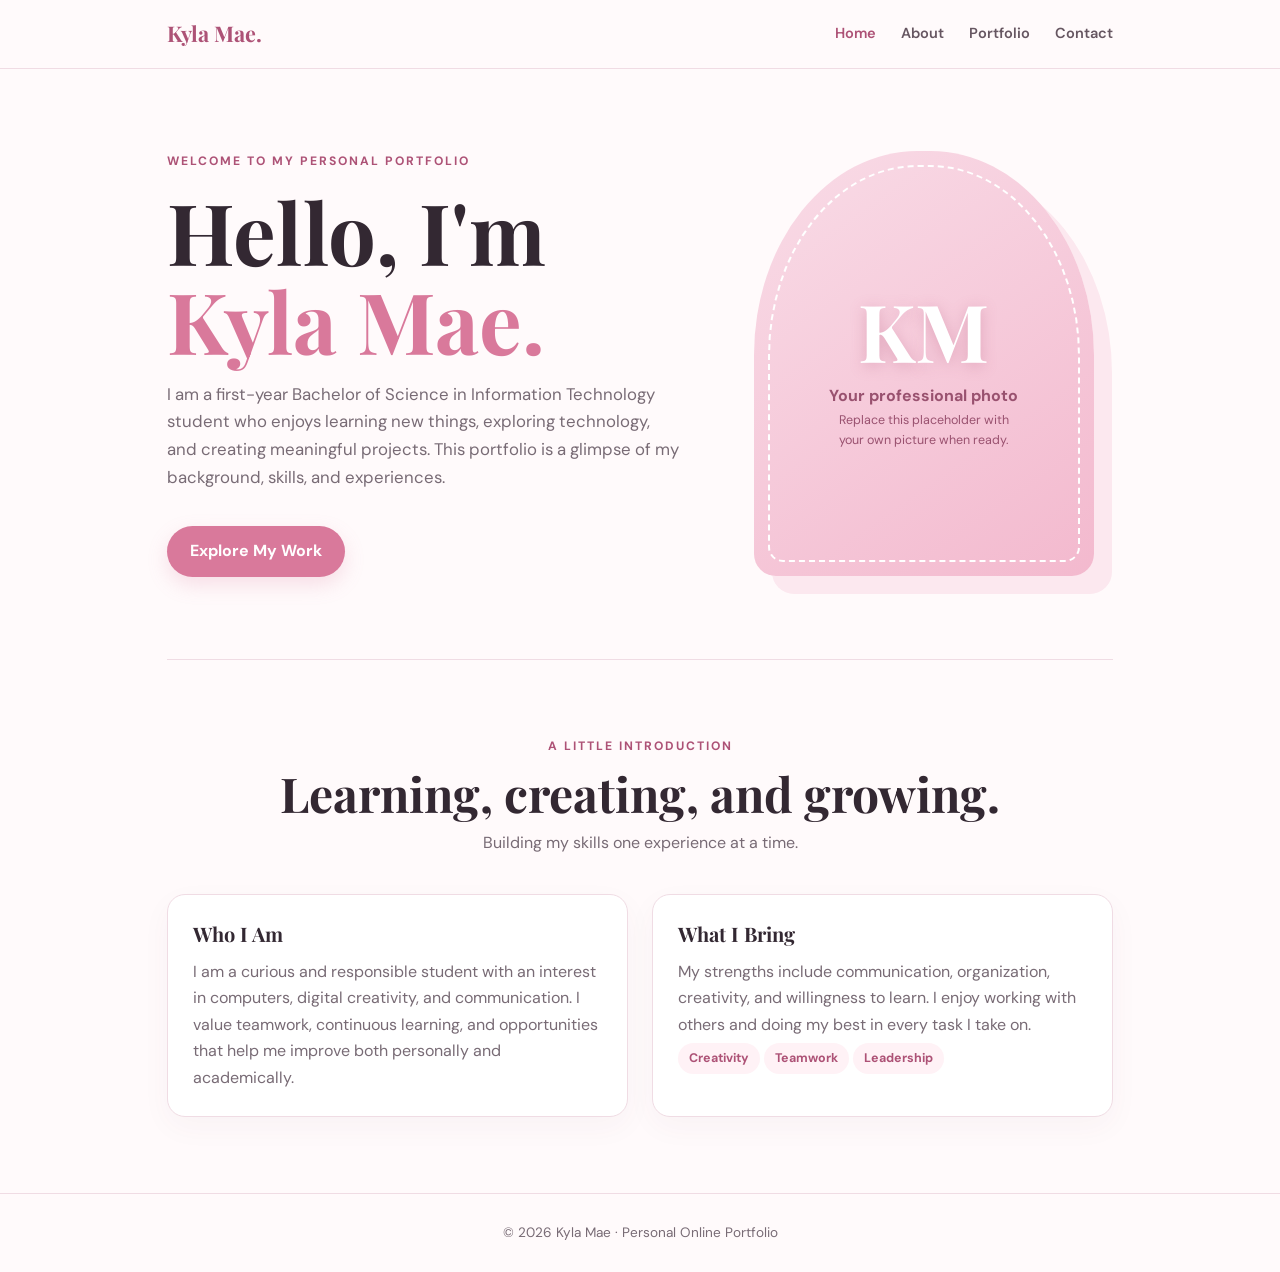
==== index.html @ 741b573e "Add files via upload" ====
<!DOCTYPE html>
<html lang="en">
<head><meta charset="UTF-8"><meta name="viewport" content="width=device-width, initial-scale=1.0"><meta name="description" content="Kyla Mae's personal online portfolio."><title>Kyla Mae | Personal Portfolio</title><link rel="stylesheet" href="style.css"></head>
<body>
<header class="site-header"><div class="nav-wrap"><a class="brand" href="index.html">Kyla Mae.</a><nav aria-label="Main navigation"><a class="active" href="index.html">Home</a><a href="about.html">About</a><a href="portfolio.html">Portfolio</a><a href="contact.html">Contact</a></nav></div></header>
<main><section class="hero"><div><div class="eyebrow">Welcome to my personal portfolio</div><h1>Hello, I'm <span>Kyla Mae.</span></h1><p>I am a first-year Bachelor of Science in Information Technology student who enjoys learning new things, exploring technology, and creating meaningful projects. This portfolio is a glimpse of my background, skills, and experiences.</p><a class="button" href="portfolio.html">Explore My Work</a></div><div class="photo-card"><div class="photo-placeholder"><div class="initials">KM</div><strong>Your professional photo</strong><small>Replace this placeholder with your own picture when ready.</small></div></div></section>
<section class="section"><div class="section-heading"><div class="eyebrow">A little introduction</div><h2>Learning, creating, and growing.</h2><p>Building my skills one experience at a time.</p></div><div class="about-grid"><article class="panel"><h3>Who I Am</h3><p>I am a curious and responsible student with an interest in computers, digital creativity, and communication. I value teamwork, continuous learning, and opportunities that help me improve both personally and academically.</p></article><article class="panel"><h3>What I Bring</h3><p>My strengths include communication, organization, creativity, and willingness to learn. I enjoy working with others and doing my best in every task I take on.</p><div><span class="tag">Creativity</span><span class="tag">Teamwork</span><span class="tag">Leadership</span></div></article></div></section></main>
<footer>© 2026 Kyla Mae · Personal Online Portfolio</footer></body></html>
---- style.css ----
@import url('https://fonts.googleapis.com/css2?family=DM+Sans:wght@400;500;600;700&family=Playfair+Display:wght@600;700&display=swap');
:root{--pink:#d9799b;--pink-dark:#ad5276;--blush:#fff2f6;--ink:#332832;--muted:#786b75;--line:#f0dce4;--white:#fff}
*{box-sizing:border-box}html{scroll-behavior:smooth}body{margin:0;background:#fffafb;color:var(--ink);font-family:'DM Sans',Arial,sans-serif;line-height:1.65}a{color:inherit;text-decoration:none}.site-header{position:sticky;top:0;z-index:10;background:rgba(255,250,251,.94);backdrop-filter:blur(12px);border-bottom:1px solid var(--line)}.nav-wrap{max-width:1100px;margin:auto;padding:16px 6%;display:flex;align-items:center;justify-content:space-between;gap:20px}.brand{font-family:'Playfair Display',Georgia,serif;font-size:1.35rem;font-weight:700;color:var(--pink-dark)}nav{display:flex;gap:25px;flex-wrap:wrap}nav a{font-size:.91rem;font-weight:600;color:#665661}nav a:hover,nav a.active{color:var(--pink-dark)}main{max-width:1100px;margin:auto;padding:0 6%}.hero{min-height:590px;display:grid;grid-template-columns:1.15fr .85fr;align-items:center;gap:55px;padding:70px 0}.eyebrow{color:var(--pink-dark);font-weight:700;letter-spacing:2px;text-transform:uppercase;font-size:.76rem}.hero h1{font:700 clamp(3rem,7vw,5.3rem)/1.05 'Playfair Display',Georgia,serif;margin:15px 0}.hero h1 span{color:var(--pink)}.hero p{max-width:570px;color:var(--muted);font-size:1.05rem}.button{display:inline-block;margin-top:18px;background:var(--pink);color:white;padding:12px 23px;border-radius:30px;font-weight:700;box-shadow:0 8px 20px #d9799b35}.button:hover{background:var(--pink-dark)}.photo-card{justify-self:center;width:min(100%,340px);aspect-ratio:4/5;border-radius:48% 48% 22px 22px;background:linear-gradient(145deg,#f9dce7,#f3b9ce);padding:14px;box-shadow:18px 18px 0 #fce8ef}.photo-placeholder{height:100%;border:2px dashed #fff;border-radius:48% 48% 15px 15px;display:flex;flex-direction:column;align-items:center;justify-content:center;text-align:center;color:#99516f;padding:25px}.photo-placeholder .initials{font:700 5rem 'Playfair Display',Georgia,serif;color:white;text-shadow:0 3px 15px #b65c7d55}.photo-placeholder small{font-size:.78rem;max-width:180px}.section{padding:76px 0;border-top:1px solid var(--line)}.section-heading{text-align:center;margin-bottom:38px}.section-heading h2{font:700 clamp(2rem,4vw,3rem) 'Playfair Display',Georgia,serif;margin:5px 0}.section-heading p{color:var(--muted);margin:0}.about-grid,.contact-grid{display:grid;grid-template-columns:1fr 1fr;gap:24px}.panel,.project-card,.skill-card{background:white;border:1px solid var(--line);border-radius:18px;padding:25px;box-shadow:0 10px 30px #5c34400a}.panel h3,.project-card h3,.skill-card h3{font:700 1.25rem 'Playfair Display',Georgia,serif;margin:0 0 12px}.panel p,.project-card p,.skill-card p{color:var(--muted);margin:0}.timeline-item{padding:0 0 18px 18px;border-left:2px solid #edbfd0;margin-left:5px;position:relative}.timeline-item:last-child{padding-bottom:0}.timeline-item:before{content:'';position:absolute;left:-7px;top:7px;width:12px;height:12px;background:var(--pink);border:2px solid white;border-radius:50%}.timeline-item strong{display:block}.timeline-item span{color:var(--pink-dark);font-size:.9rem;font-weight:600}.skills{display:grid;grid-template-columns:repeat(3,1fr);gap:16px;margin-top:22px}.skill-card{padding:19px}.skill-card h3{font-family:'DM Sans',sans-serif;font-size:1rem}.tag{display:inline-block;background:var(--blush);color:var(--pink-dark);padding:5px 11px;border-radius:20px;font-size:.78rem;font-weight:700;margin:5px 4px 0 0}.projects{display:grid;grid-template-columns:repeat(2,1fr);gap:20px}.project-number{font:700 2rem 'Playfair Display',Georgia,serif;color:#e6a1ba;margin-bottom:10px}.project-card{min-height:190px}.project-card p{margin-top:7px}.contact-info p{color:var(--muted)}.contact-info strong{color:var(--ink)}form{display:grid;gap:12px}input,textarea{width:100%;padding:13px 15px;border:1px solid var(--line);border-radius:11px;background:#fffafb;font:inherit;color:var(--ink)}textarea{min-height:120px;resize:vertical}button{border:0;cursor:pointer;font:inherit}.form-note{font-size:.78rem;color:var(--muted)}footer{text-align:center;padding:28px 15px;color:var(--muted);font-size:.85rem;border-top:1px solid var(--line)}
@media(max-width:700px){.nav-wrap{align-items:flex-start;flex-direction:column;gap:8px}nav{gap:15px}.hero{grid-template-columns:1fr;text-align:center;padding:55px 0}.hero p{margin-left:auto;margin-right:auto}.photo-card{width:230px;grid-row:1}.about-grid,.contact-grid,.projects{grid-template-columns:1fr}.skills{grid-template-columns:1fr 1fr}.section{padding:55px 0}}
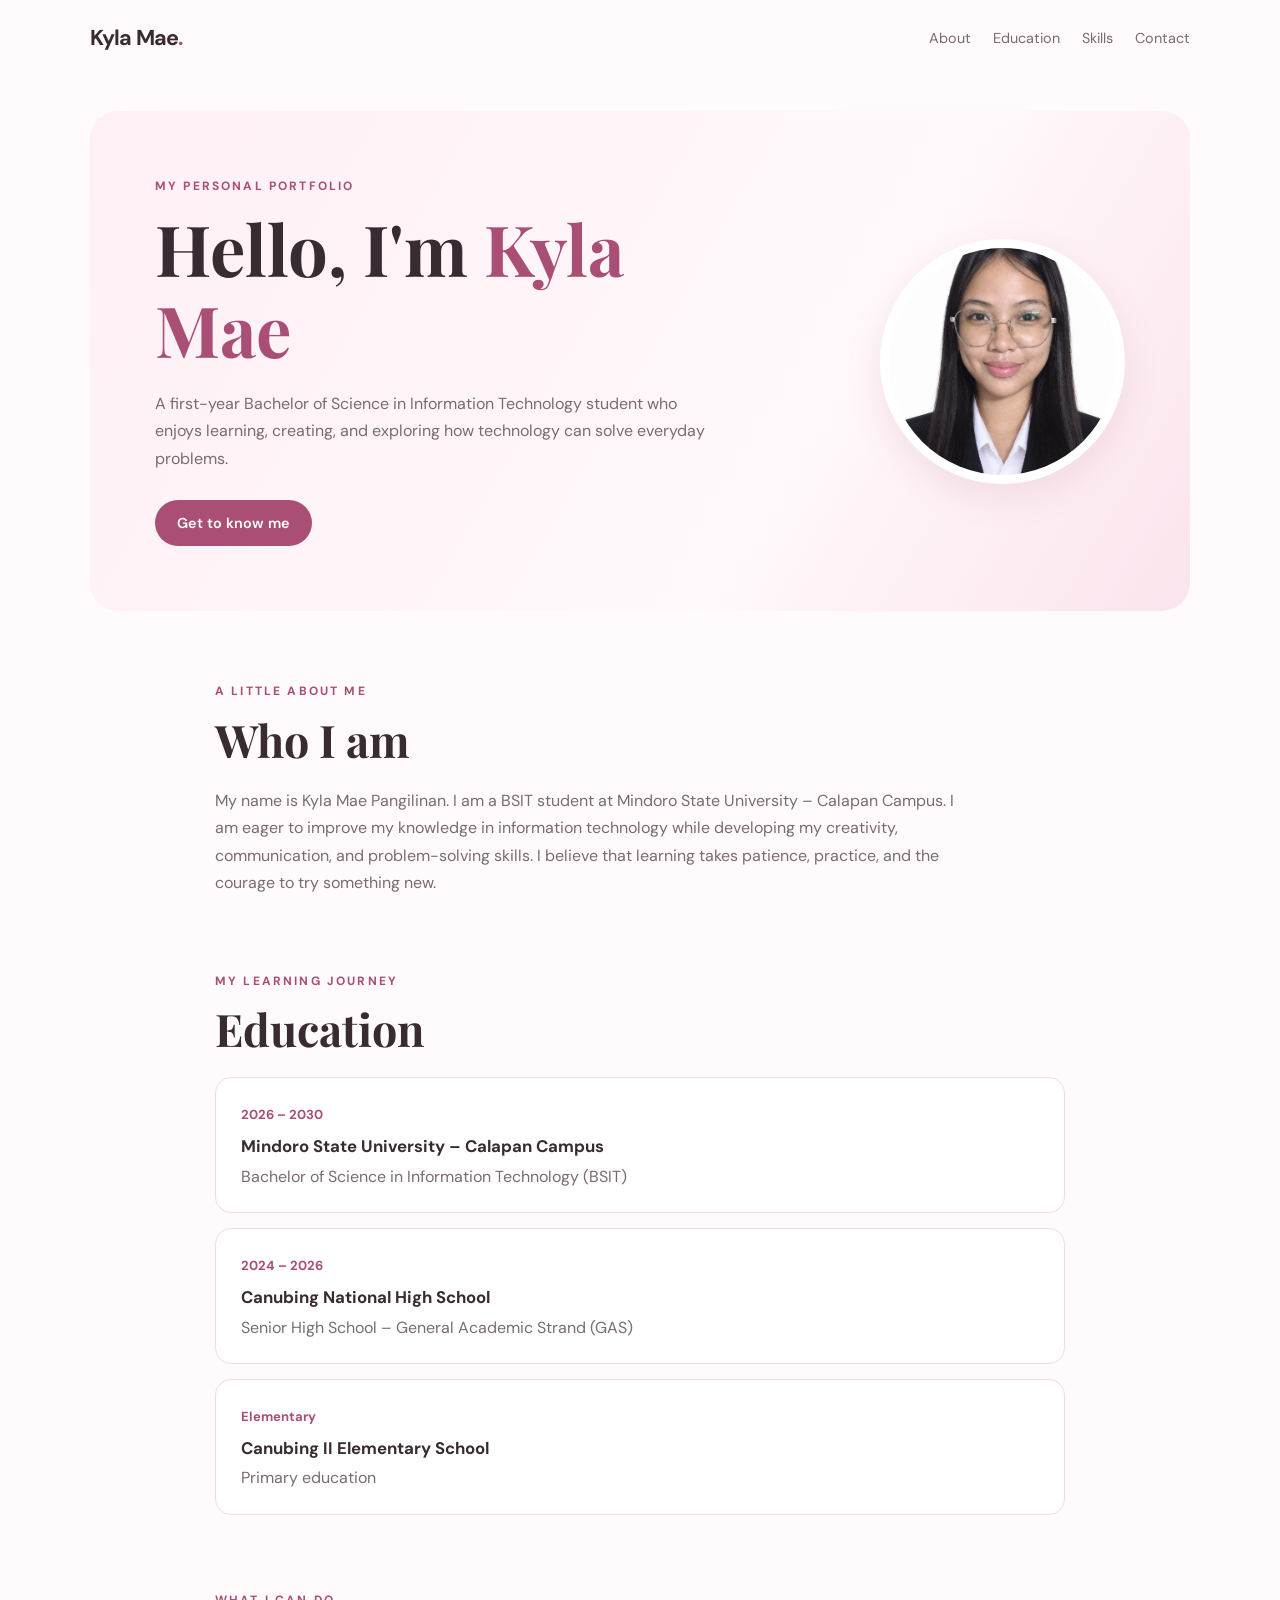
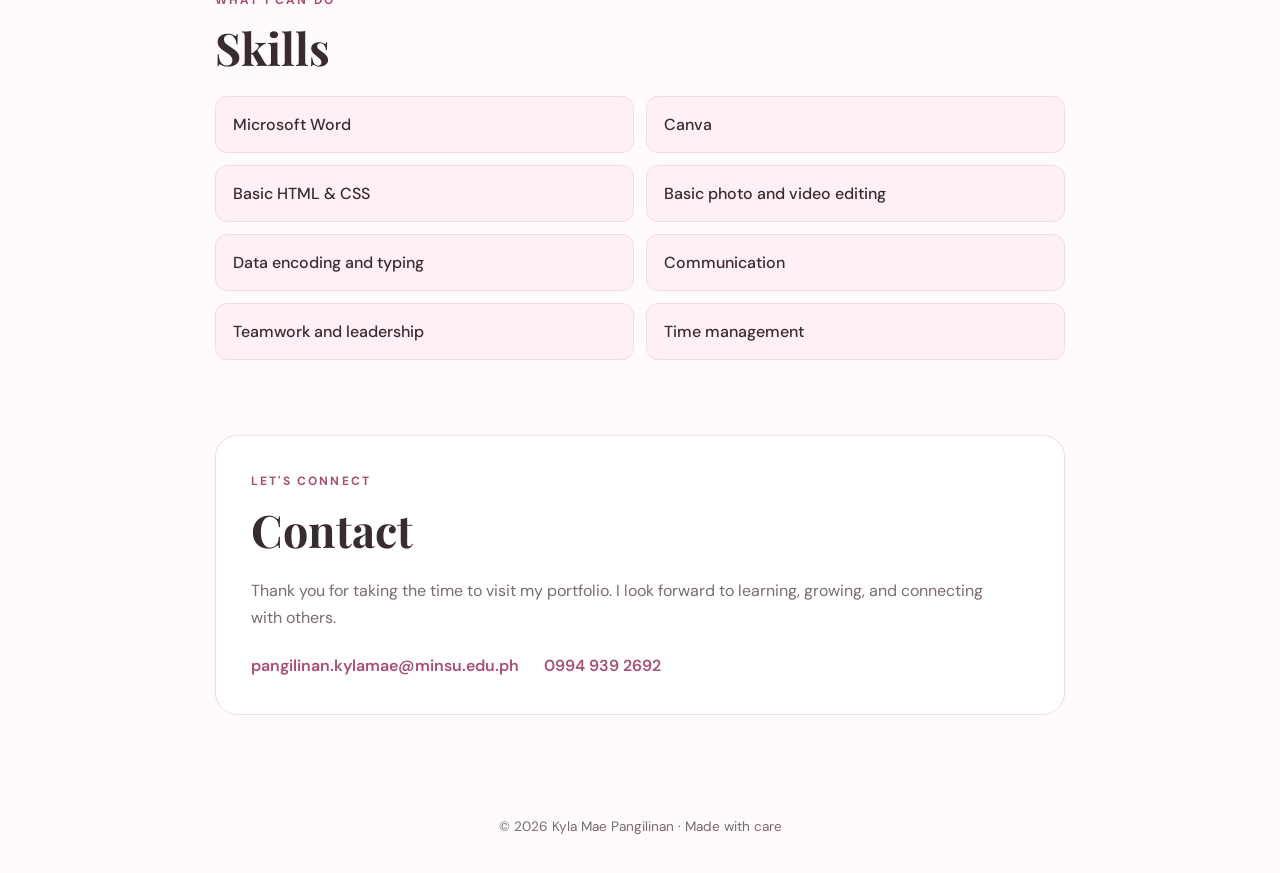
==== commit 36282f06: "Add files via upload" ====
--- a/index.html
+++ b/index.html
@@ -1,8 +1,92 @@
 <!DOCTYPE html>
 <html lang="en">
-<head><meta charset="UTF-8"><meta name="viewport" content="width=device-width, initial-scale=1.0"><meta name="description" content="Kyla Mae's personal online portfolio."><title>Kyla Mae | Personal Portfolio</title><link rel="stylesheet" href="style.css"></head>
+<head>
+  <meta charset="UTF-8">
+  <meta name="viewport" content="width=device-width, initial-scale=1.0">
+  <meta name="description" content="Kyla Mae Pangilinan's personal online portfolio">
+  <title>Kyla Mae Pangilinan | Online Portfolio</title>
+  <link rel="stylesheet" href="style.css">
+</head>
 <body>
-<header class="site-header"><div class="nav-wrap"><a class="brand" href="index.html">Kyla Mae.</a><nav aria-label="Main navigation"><a class="active" href="index.html">Home</a><a href="about.html">About</a><a href="portfolio.html">Portfolio</a><a href="contact.html">Contact</a></nav></div></header>
-<main><section class="hero"><div><div class="eyebrow">Welcome to my personal portfolio</div><h1>Hello, I'm <span>Kyla Mae.</span></h1><p>I am a first-year Bachelor of Science in Information Technology student who enjoys learning new things, exploring technology, and creating meaningful projects. This portfolio is a glimpse of my background, skills, and experiences.</p><a class="button" href="portfolio.html">Explore My Work</a></div><div class="photo-card"><div class="photo-placeholder"><div class="initials">KM</div><strong>Your professional photo</strong><small>Replace this placeholder with your own picture when ready.</small></div></div></section>
-<section class="section"><div class="section-heading"><div class="eyebrow">A little introduction</div><h2>Learning, creating, and growing.</h2><p>Building my skills one experience at a time.</p></div><div class="about-grid"><article class="panel"><h3>Who I Am</h3><p>I am a curious and responsible student with an interest in computers, digital creativity, and communication. I value teamwork, continuous learning, and opportunities that help me improve both personally and academically.</p></article><article class="panel"><h3>What I Bring</h3><p>My strengths include communication, organization, creativity, and willingness to learn. I enjoy working with others and doing my best in every task I take on.</p><div><span class="tag">Creativity</span><span class="tag">Teamwork</span><span class="tag">Leadership</span></div></article></div></section></main>
-<footer>© 2026 Kyla Mae · Personal Online Portfolio</footer></body></html>
+  <header class="site-header">
+    <a class="brand" href="#home">Kyla Mae<span>.</span></a>
+    <nav aria-label="Main navigation">
+      <a href="#about">About</a>
+      <a href="#education">Education</a>
+      <a href="#skills">Skills</a>
+      <a href="#contact">Contact</a>
+    </nav>
+  </header>
+
+  <main>
+    <section class="hero" id="home">
+      <div class="hero-copy">
+        <p class="eyebrow">MY PERSONAL PORTFOLIO</p>
+        <h1>Hello, I'm <span>Kyla Mae</span></h1>
+        <p class="intro">A first-year Bachelor of Science in Information Technology student who enjoys learning, creating, and exploring how technology can solve everyday problems.</p>
+        <a class="button" href="#about">Get to know me</a>
+      </div>
+      <div class="photo-wrap">
+        <img src="photo.png" alt="Portrait of Kyla Mae Pangilinan"
+             onerror="this.style.display='none'; this.nextElementSibling.style.display='grid';">
+        <div class="photo-placeholder" aria-label="Photo placeholder">KM</div>
+      </div>
+    </section>
+
+    <section class="section" id="about">
+      <p class="eyebrow">A LITTLE ABOUT ME</p>
+      <h2>Who I am</h2>
+      <p class="section-text">My name is Kyla Mae Pangilinan. I am a BSIT student at Mindoro State University – Calapan Campus. I am eager to improve my knowledge in information technology while developing my creativity, communication, and problem-solving skills. I believe that learning takes patience, practice, and the courage to try something new.</p>
+    </section>
+
+    <section class="section" id="education">
+      <p class="eyebrow">MY LEARNING JOURNEY</p>
+      <h2>Education</h2>
+      <div class="timeline">
+        <article class="info-card">
+          <span class="year">2026 – 2030</span>
+          <h3>Mindoro State University – Calapan Campus</h3>
+          <p>Bachelor of Science in Information Technology (BSIT)</p>
+        </article>
+        <article class="info-card">
+          <span class="year">2024 – 2026</span>
+          <h3>Canubing National High School</h3>
+          <p>Senior High School – General Academic Strand (GAS)</p>
+        </article>
+        <article class="info-card">
+          <span class="year">Elementary</span>
+          <h3>Canubing II Elementary School</h3>
+          <p>Primary education</p>
+        </article>
+      </div>
+    </section>
+
+    <section class="section" id="skills">
+      <p class="eyebrow">WHAT I CAN DO</p>
+      <h2>Skills</h2>
+      <div class="skills-grid">
+        <div class="skill">Microsoft Word</div>
+        <div class="skill">Canva</div>
+        <div class="skill">Basic HTML & CSS</div>
+        <div class="skill">Basic photo and video editing</div>
+        <div class="skill">Data encoding and typing</div>
+        <div class="skill">Communication</div>
+        <div class="skill">Teamwork and leadership</div>
+        <div class="skill">Time management</div>
+      </div>
+    </section>
+
+    <section class="section contact-section" id="contact">
+      <p class="eyebrow">LET'S CONNECT</p>
+      <h2>Contact</h2>
+      <p class="section-text">Thank you for taking the time to visit my portfolio. I look forward to learning, growing, and connecting with others.</p>
+      <div class="contact-links">
+        <a href="mailto:pangilinan.kylamae@minsu.edu.ph">pangilinan.kylamae@minsu.edu.ph</a>
+        <a href="tel:09949392692">0994 939 2692</a>
+      </div>
+    </section>
+  </main>
+
+  <footer>© 2026 Kyla Mae Pangilinan · Made with care</footer>
+</body>
+</html>
--- a/style.css
+++ b/style.css
@@ -1,4 +1,159 @@
 @import url('https://fonts.googleapis.com/css2?family=DM+Sans:wght@400;500;600;700&family=Playfair+Display:wght@600;700&display=swap');
-:root{--pink:#d9799b;--pink-dark:#ad5276;--blush:#fff2f6;--ink:#332832;--muted:#786b75;--line:#f0dce4;--white:#fff}
-*{box-sizing:border-box}html{scroll-behavior:smooth}body{margin:0;background:#fffafb;color:var(--ink);font-family:'DM Sans',Arial,sans-serif;line-height:1.65}a{color:inherit;text-decoration:none}.site-header{position:sticky;top:0;z-index:10;background:rgba(255,250,251,.94);backdrop-filter:blur(12px);border-bottom:1px solid var(--line)}.nav-wrap{max-width:1100px;margin:auto;padding:16px 6%;display:flex;align-items:center;justify-content:space-between;gap:20px}.brand{font-family:'Playfair Display',Georgia,serif;font-size:1.35rem;font-weight:700;color:var(--pink-dark)}nav{display:flex;gap:25px;flex-wrap:wrap}nav a{font-size:.91rem;font-weight:600;color:#665661}nav a:hover,nav a.active{color:var(--pink-dark)}main{max-width:1100px;margin:auto;padding:0 6%}.hero{min-height:590px;display:grid;grid-template-columns:1.15fr .85fr;align-items:center;gap:55px;padding:70px 0}.eyebrow{color:var(--pink-dark);font-weight:700;letter-spacing:2px;text-transform:uppercase;font-size:.76rem}.hero h1{font:700 clamp(3rem,7vw,5.3rem)/1.05 'Playfair Display',Georgia,serif;margin:15px 0}.hero h1 span{color:var(--pink)}.hero p{max-width:570px;color:var(--muted);font-size:1.05rem}.button{display:inline-block;margin-top:18px;background:var(--pink);color:white;padding:12px 23px;border-radius:30px;font-weight:700;box-shadow:0 8px 20px #d9799b35}.button:hover{background:var(--pink-dark)}.photo-card{justify-self:center;width:min(100%,340px);aspect-ratio:4/5;border-radius:48% 48% 22px 22px;background:linear-gradient(145deg,#f9dce7,#f3b9ce);padding:14px;box-shadow:18px 18px 0 #fce8ef}.photo-placeholder{height:100%;border:2px dashed #fff;border-radius:48% 48% 15px 15px;display:flex;flex-direction:column;align-items:center;justify-content:center;text-align:center;color:#99516f;padding:25px}.photo-placeholder .initials{font:700 5rem 'Playfair Display',Georgia,serif;color:white;text-shadow:0 3px 15px #b65c7d55}.photo-placeholder small{font-size:.78rem;max-width:180px}.section{padding:76px 0;border-top:1px solid var(--line)}.section-heading{text-align:center;margin-bottom:38px}.section-heading h2{font:700 clamp(2rem,4vw,3rem) 'Playfair Display',Georgia,serif;margin:5px 0}.section-heading p{color:var(--muted);margin:0}.about-grid,.contact-grid{display:grid;grid-template-columns:1fr 1fr;gap:24px}.panel,.project-card,.skill-card{background:white;border:1px solid var(--line);border-radius:18px;padding:25px;box-shadow:0 10px 30px #5c34400a}.panel h3,.project-card h3,.skill-card h3{font:700 1.25rem 'Playfair Display',Georgia,serif;margin:0 0 12px}.panel p,.project-card p,.skill-card p{color:var(--muted);margin:0}.timeline-item{padding:0 0 18px 18px;border-left:2px solid #edbfd0;margin-left:5px;position:relative}.timeline-item:last-child{padding-bottom:0}.timeline-item:before{content:'';position:absolute;left:-7px;top:7px;width:12px;height:12px;background:var(--pink);border:2px solid white;border-radius:50%}.timeline-item strong{display:block}.timeline-item span{color:var(--pink-dark);font-size:.9rem;font-weight:600}.skills{display:grid;grid-template-columns:repeat(3,1fr);gap:16px;margin-top:22px}.skill-card{padding:19px}.skill-card h3{font-family:'DM Sans',sans-serif;font-size:1rem}.tag{display:inline-block;background:var(--blush);color:var(--pink-dark);padding:5px 11px;border-radius:20px;font-size:.78rem;font-weight:700;margin:5px 4px 0 0}.projects{display:grid;grid-template-columns:repeat(2,1fr);gap:20px}.project-number{font:700 2rem 'Playfair Display',Georgia,serif;color:#e6a1ba;margin-bottom:10px}.project-card{min-height:190px}.project-card p{margin-top:7px}.contact-info p{color:var(--muted)}.contact-info strong{color:var(--ink)}form{display:grid;gap:12px}input,textarea{width:100%;padding:13px 15px;border:1px solid var(--line);border-radius:11px;background:#fffafb;font:inherit;color:var(--ink)}textarea{min-height:120px;resize:vertical}button{border:0;cursor:pointer;font:inherit}.form-note{font-size:.78rem;color:var(--muted)}footer{text-align:center;padding:28px 15px;color:var(--muted);font-size:.85rem;border-top:1px solid var(--line)}
-@media(max-width:700px){.nav-wrap{align-items:flex-start;flex-direction:column;gap:8px}nav{gap:15px}.hero{grid-template-columns:1fr;text-align:center;padding:55px 0}.hero p{margin-left:auto;margin-right:auto}.photo-card{width:230px;grid-row:1}.about-grid,.contact-grid,.projects{grid-template-columns:1fr}.skills{grid-template-columns:1fr 1fr}.section{padding:55px 0}}
+
+:root {
+  --pink: #d9789c;
+  --pink-dark: #a94e75;
+  --pink-light: #fff0f5;
+  --ink: #382b32;
+  --muted: #796b72;
+  --white: #fff;
+  --line: #f1dce5;
+}
+
+* { box-sizing: border-box; }
+html { scroll-behavior: smooth; }
+body {
+  margin: 0;
+  background: #fffafb;
+  color: var(--ink);
+  font-family: 'DM Sans', Arial, sans-serif;
+  line-height: 1.7;
+}
+a { color: inherit; }
+.site-header {
+  width: min(1100px, 90%);
+  margin: auto;
+  min-height: 76px;
+  display: flex;
+  align-items: center;
+  justify-content: space-between;
+  gap: 20px;
+}
+.brand {
+  text-decoration: none;
+  font-size: 1.35rem;
+  font-weight: 700;
+  letter-spacing: -.04em;
+}
+.brand span, h1 span { color: var(--pink-dark); }
+nav { display: flex; flex-wrap: wrap; gap: 22px; }
+nav a {
+  text-decoration: none;
+  color: var(--muted);
+  font-size: .9rem;
+}
+nav a:hover, .contact-links a:hover { color: var(--pink-dark); }
+.hero {
+  width: min(1100px, 90%);
+  margin: 35px auto 70px;
+  padding: 65px;
+  min-height: 440px;
+  border-radius: 28px;
+  background: linear-gradient(120deg, #fff0f5, #fff8fa 65%, #fbe4ed);
+  display: flex;
+  align-items: center;
+  justify-content: space-between;
+  gap: 45px;
+}
+.hero-copy { max-width: 620px; }
+.eyebrow {
+  color: var(--pink-dark);
+  font-size: .75rem;
+  font-weight: 700;
+  letter-spacing: .18em;
+  margin: 0 0 12px;
+}
+h1, h2 {
+  font-family: 'Playfair Display', Georgia, serif;
+  line-height: 1.15;
+  margin: 0;
+}
+h1 { font-size: clamp(2.5rem, 6vw, 4.4rem); }
+h2 { font-size: clamp(2rem, 4vw, 2.8rem); margin-bottom: 22px; }
+.intro { color: var(--muted); max-width: 570px; margin: 20px 0 28px; }
+.button {
+  display: inline-block;
+  background: var(--pink-dark);
+  color: white;
+  padding: 11px 22px;
+  border-radius: 999px;
+  text-decoration: none;
+  font-weight: 600;
+  font-size: .9rem;
+}
+.button:hover { background: #873b5d; }
+.photo-wrap {
+  width: 245px;
+  height: 245px;
+  flex: 0 0 245px;
+  border-radius: 50%;
+  padding: 9px;
+  background: white;
+  box-shadow: 0 12px 35px #a94e7520;
+}
+.photo-wrap img {
+  width: 100%;
+  height: 100%;
+  object-fit: cover;
+  border-radius: 50%;
+  display: block;
+}
+.photo-placeholder {
+  display: none;
+  width: 100%;
+  height: 100%;
+  place-items: center;
+  border-radius: 50%;
+  background: #f7d9e5;
+  color: var(--pink-dark);
+  font: 700 3rem 'Playfair Display', Georgia, serif;
+}
+.section { width: min(850px, 86%); margin: 0 auto 75px; }
+.section-text { color: var(--muted); max-width: 760px; }
+.timeline { display: grid; gap: 15px; }
+.info-card {
+  padding: 22px 25px;
+  background: white;
+  border: 1px solid var(--line);
+  border-radius: 16px;
+}
+.year { color: var(--pink-dark); font-size: .82rem; font-weight: 700; }
+.info-card h3 { margin: 5px 0 2px; font-size: 1.05rem; }
+.info-card p { margin: 0; color: var(--muted); }
+.skills-grid {
+  display: grid;
+  grid-template-columns: repeat(2, minmax(0, 1fr));
+  gap: 12px;
+}
+.skill {
+  padding: 14px 17px;
+  background: var(--pink-light);
+  border: 1px solid var(--line);
+  border-radius: 12px;
+  font-weight: 500;
+}
+.contact-section {
+  padding: 35px;
+  background: white;
+  border: 1px solid var(--line);
+  border-radius: 22px;
+}
+.contact-links { display: flex; flex-wrap: wrap; gap: 12px 25px; margin-top: 20px; }
+.contact-links a { color: var(--pink-dark); font-weight: 600; text-decoration: none; }
+footer { text-align: center; color: var(--muted); padding: 25px 15px 35px; font-size: .85rem; }
+
+@media (max-width: 650px) {
+  .site-header { padding: 18px 0; align-items: flex-start; flex-direction: column; }
+  nav { gap: 14px; }
+  .hero {
+    margin-top: 15px;
+    padding: 35px 24px;
+    flex-direction: column-reverse;
+    align-items: flex-start;
+    gap: 28px;
+  }
+  .photo-wrap { width: 175px; height: 175px; flex-basis: 175px; align-self: center; }
+  .section { margin-bottom: 55px; }
+  .skills-grid { grid-template-columns: 1fr; }
+  .contact-section { padding: 25px 20px; }
+}
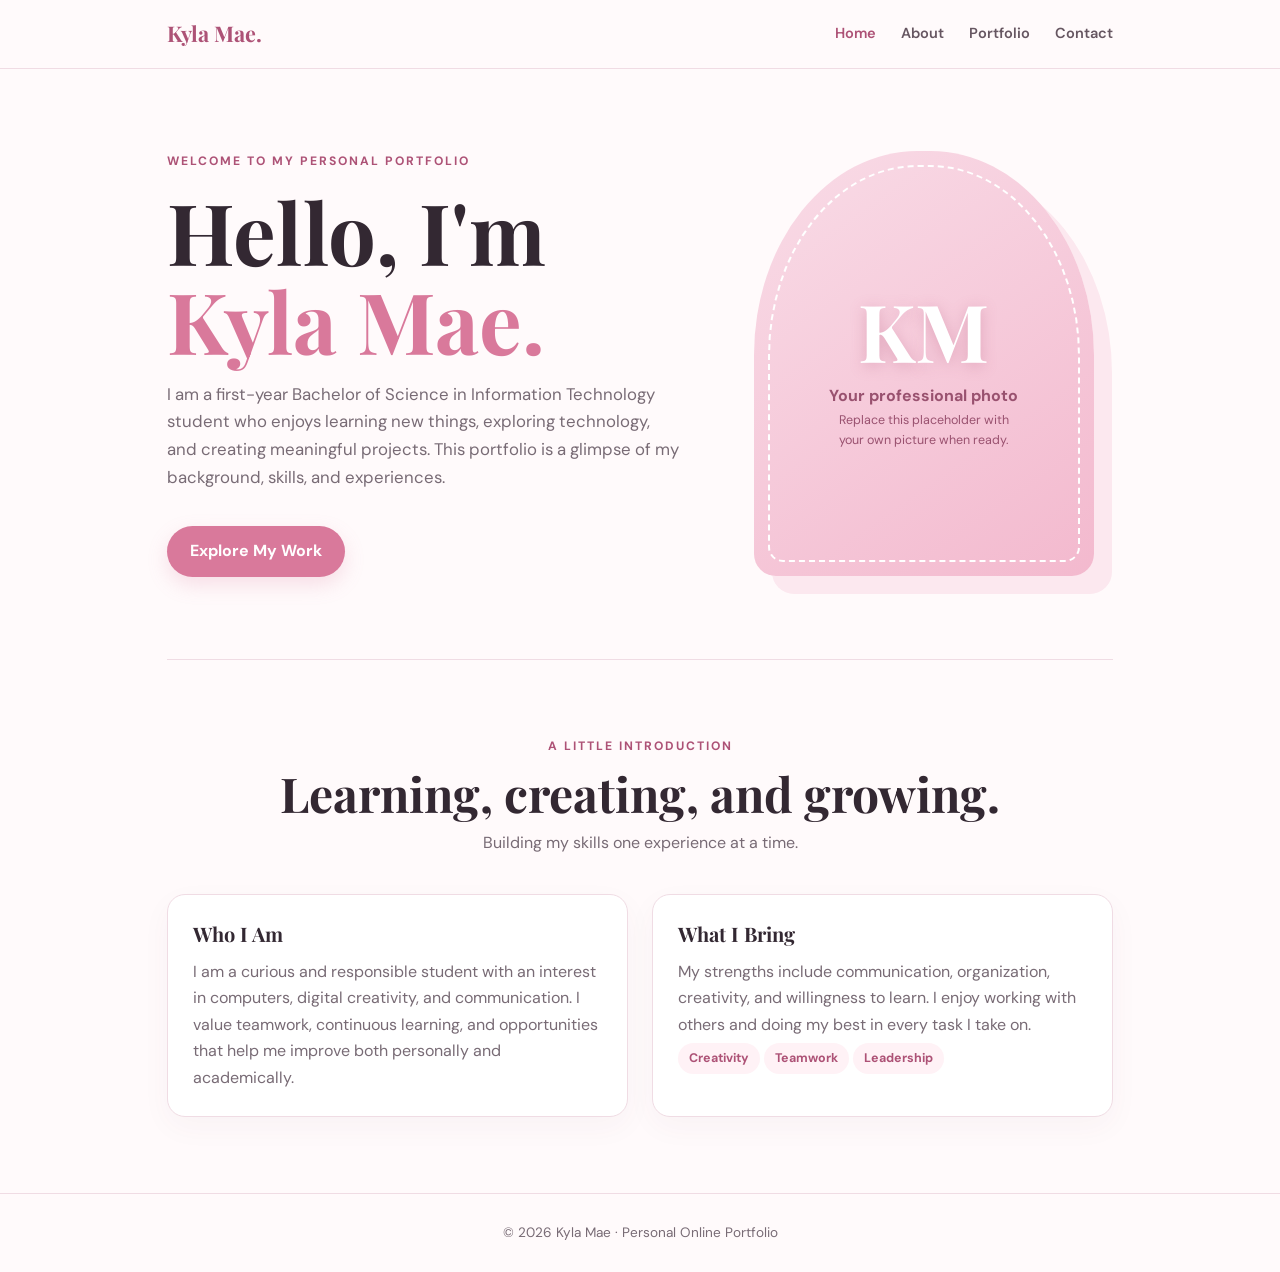
==== commit 84870a97: "Add files via upload" ====
--- a/index.html
+++ b/index.html
@@ -1,92 +1,8 @@
 <!DOCTYPE html>
 <html lang="en">
-<head>
-  <meta charset="UTF-8">
-  <meta name="viewport" content="width=device-width, initial-scale=1.0">
-  <meta name="description" content="Kyla Mae Pangilinan's personal online portfolio">
-  <title>Kyla Mae Pangilinan | Online Portfolio</title>
-  <link rel="stylesheet" href="style.css">
-</head>
+<head><meta charset="UTF-8"><meta name="viewport" content="width=device-width, initial-scale=1.0"><meta name="description" content="Kyla Mae's personal online portfolio."><title>Kyla Mae | Personal Portfolio</title><link rel="stylesheet" href="style.css"></head>
 <body>
-  <header class="site-header">
-    <a class="brand" href="#home">Kyla Mae<span>.</span></a>
-    <nav aria-label="Main navigation">
-      <a href="#about">About</a>
-      <a href="#education">Education</a>
-      <a href="#skills">Skills</a>
-      <a href="#contact">Contact</a>
-    </nav>
-  </header>
-
-  <main>
-    <section class="hero" id="home">
-      <div class="hero-copy">
-        <p class="eyebrow">MY PERSONAL PORTFOLIO</p>
-        <h1>Hello, I'm <span>Kyla Mae</span></h1>
-        <p class="intro">A first-year Bachelor of Science in Information Technology student who enjoys learning, creating, and exploring how technology can solve everyday problems.</p>
-        <a class="button" href="#about">Get to know me</a>
-      </div>
-      <div class="photo-wrap">
-        <img src="photo.png" alt="Portrait of Kyla Mae Pangilinan"
-             onerror="this.style.display='none'; this.nextElementSibling.style.display='grid';">
-        <div class="photo-placeholder" aria-label="Photo placeholder">KM</div>
-      </div>
-    </section>
-
-    <section class="section" id="about">
-      <p class="eyebrow">A LITTLE ABOUT ME</p>
-      <h2>Who I am</h2>
-      <p class="section-text">My name is Kyla Mae Pangilinan. I am a BSIT student at Mindoro State University – Calapan Campus. I am eager to improve my knowledge in information technology while developing my creativity, communication, and problem-solving skills. I believe that learning takes patience, practice, and the courage to try something new.</p>
-    </section>
-
-    <section class="section" id="education">
-      <p class="eyebrow">MY LEARNING JOURNEY</p>
-      <h2>Education</h2>
-      <div class="timeline">
-        <article class="info-card">
-          <span class="year">2026 – 2030</span>
-          <h3>Mindoro State University – Calapan Campus</h3>
-          <p>Bachelor of Science in Information Technology (BSIT)</p>
-        </article>
-        <article class="info-card">
-          <span class="year">2024 – 2026</span>
-          <h3>Canubing National High School</h3>
-          <p>Senior High School – General Academic Strand (GAS)</p>
-        </article>
-        <article class="info-card">
-          <span class="year">Elementary</span>
-          <h3>Canubing II Elementary School</h3>
-          <p>Primary education</p>
-        </article>
-      </div>
-    </section>
-
-    <section class="section" id="skills">
-      <p class="eyebrow">WHAT I CAN DO</p>
-      <h2>Skills</h2>
-      <div class="skills-grid">
-        <div class="skill">Microsoft Word</div>
-        <div class="skill">Canva</div>
-        <div class="skill">Basic HTML & CSS</div>
-        <div class="skill">Basic photo and video editing</div>
-        <div class="skill">Data encoding and typing</div>
-        <div class="skill">Communication</div>
-        <div class="skill">Teamwork and leadership</div>
-        <div class="skill">Time management</div>
-      </div>
-    </section>
-
-    <section class="section contact-section" id="contact">
-      <p class="eyebrow">LET'S CONNECT</p>
-      <h2>Contact</h2>
-      <p class="section-text">Thank you for taking the time to visit my portfolio. I look forward to learning, growing, and connecting with others.</p>
-      <div class="contact-links">
-        <a href="mailto:pangilinan.kylamae@minsu.edu.ph">pangilinan.kylamae@minsu.edu.ph</a>
-        <a href="tel:09949392692">0994 939 2692</a>
-      </div>
-    </section>
-  </main>
-
-  <footer>© 2026 Kyla Mae Pangilinan · Made with care</footer>
-</body>
-</html>
+<header class="site-header"><div class="nav-wrap"><a class="brand" href="index.html">Kyla Mae.</a><nav aria-label="Main navigation"><a class="active" href="index.html">Home</a><a href="about.html">About</a><a href="portfolio.html">Portfolio</a><a href="contact.html">Contact</a></nav></div></header>
+<main><section class="hero"><div><div class="eyebrow">Welcome to my personal portfolio</div><h1>Hello, I'm <span>Kyla Mae.</span></h1><p>I am a first-year Bachelor of Science in Information Technology student who enjoys learning new things, exploring technology, and creating meaningful projects. This portfolio is a glimpse of my background, skills, and experiences.</p><a class="button" href="portfolio.html">Explore My Work</a></div><div class="photo-card"><div class="photo-placeholder"><div class="initials">KM</div><strong>Your professional photo</strong><small>Replace this placeholder with your own picture when ready.</small></div></div></section>
+<section class="section"><div class="section-heading"><div class="eyebrow">A little introduction</div><h2>Learning, creating, and growing.</h2><p>Building my skills one experience at a time.</p></div><div class="about-grid"><article class="panel"><h3>Who I Am</h3><p>I am a curious and responsible student with an interest in computers, digital creativity, and communication. I value teamwork, continuous learning, and opportunities that help me improve both personally and academically.</p></article><article class="panel"><h3>What I Bring</h3><p>My strengths include communication, organization, creativity, and willingness to learn. I enjoy working with others and doing my best in every task I take on.</p><div><span class="tag">Creativity</span><span class="tag">Teamwork</span><span class="tag">Leadership</span></div></article></div></section></main>
+<footer>© 2026 Kyla Mae · Personal Online Portfolio</footer></body></html>
--- a/style.css
+++ b/style.css
@@ -1,159 +1,4 @@
 @import url('https://fonts.googleapis.com/css2?family=DM+Sans:wght@400;500;600;700&family=Playfair+Display:wght@600;700&display=swap');
-
-:root {
-  --pink: #d9789c;
-  --pink-dark: #a94e75;
-  --pink-light: #fff0f5;
-  --ink: #382b32;
-  --muted: #796b72;
-  --white: #fff;
-  --line: #f1dce5;
-}
-
-* { box-sizing: border-box; }
-html { scroll-behavior: smooth; }
-body {
-  margin: 0;
-  background: #fffafb;
-  color: var(--ink);
-  font-family: 'DM Sans', Arial, sans-serif;
-  line-height: 1.7;
-}
-a { color: inherit; }
-.site-header {
-  width: min(1100px, 90%);
-  margin: auto;
-  min-height: 76px;
-  display: flex;
-  align-items: center;
-  justify-content: space-between;
-  gap: 20px;
-}
-.brand {
-  text-decoration: none;
-  font-size: 1.35rem;
-  font-weight: 700;
-  letter-spacing: -.04em;
-}
-.brand span, h1 span { color: var(--pink-dark); }
-nav { display: flex; flex-wrap: wrap; gap: 22px; }
-nav a {
-  text-decoration: none;
-  color: var(--muted);
-  font-size: .9rem;
-}
-nav a:hover, .contact-links a:hover { color: var(--pink-dark); }
-.hero {
-  width: min(1100px, 90%);
-  margin: 35px auto 70px;
-  padding: 65px;
-  min-height: 440px;
-  border-radius: 28px;
-  background: linear-gradient(120deg, #fff0f5, #fff8fa 65%, #fbe4ed);
-  display: flex;
-  align-items: center;
-  justify-content: space-between;
-  gap: 45px;
-}
-.hero-copy { max-width: 620px; }
-.eyebrow {
-  color: var(--pink-dark);
-  font-size: .75rem;
-  font-weight: 700;
-  letter-spacing: .18em;
-  margin: 0 0 12px;
-}
-h1, h2 {
-  font-family: 'Playfair Display', Georgia, serif;
-  line-height: 1.15;
-  margin: 0;
-}
-h1 { font-size: clamp(2.5rem, 6vw, 4.4rem); }
-h2 { font-size: clamp(2rem, 4vw, 2.8rem); margin-bottom: 22px; }
-.intro { color: var(--muted); max-width: 570px; margin: 20px 0 28px; }
-.button {
-  display: inline-block;
-  background: var(--pink-dark);
-  color: white;
-  padding: 11px 22px;
-  border-radius: 999px;
-  text-decoration: none;
-  font-weight: 600;
-  font-size: .9rem;
-}
-.button:hover { background: #873b5d; }
-.photo-wrap {
-  width: 245px;
-  height: 245px;
-  flex: 0 0 245px;
-  border-radius: 50%;
-  padding: 9px;
-  background: white;
-  box-shadow: 0 12px 35px #a94e7520;
-}
-.photo-wrap img {
-  width: 100%;
-  height: 100%;
-  object-fit: cover;
-  border-radius: 50%;
-  display: block;
-}
-.photo-placeholder {
-  display: none;
-  width: 100%;
-  height: 100%;
-  place-items: center;
-  border-radius: 50%;
-  background: #f7d9e5;
-  color: var(--pink-dark);
-  font: 700 3rem 'Playfair Display', Georgia, serif;
-}
-.section { width: min(850px, 86%); margin: 0 auto 75px; }
-.section-text { color: var(--muted); max-width: 760px; }
-.timeline { display: grid; gap: 15px; }
-.info-card {
-  padding: 22px 25px;
-  background: white;
-  border: 1px solid var(--line);
-  border-radius: 16px;
-}
-.year { color: var(--pink-dark); font-size: .82rem; font-weight: 700; }
-.info-card h3 { margin: 5px 0 2px; font-size: 1.05rem; }
-.info-card p { margin: 0; color: var(--muted); }
-.skills-grid {
-  display: grid;
-  grid-template-columns: repeat(2, minmax(0, 1fr));
-  gap: 12px;
-}
-.skill {
-  padding: 14px 17px;
-  background: var(--pink-light);
-  border: 1px solid var(--line);
-  border-radius: 12px;
-  font-weight: 500;
-}
-.contact-section {
-  padding: 35px;
-  background: white;
-  border: 1px solid var(--line);
-  border-radius: 22px;
-}
-.contact-links { display: flex; flex-wrap: wrap; gap: 12px 25px; margin-top: 20px; }
-.contact-links a { color: var(--pink-dark); font-weight: 600; text-decoration: none; }
-footer { text-align: center; color: var(--muted); padding: 25px 15px 35px; font-size: .85rem; }
-
-@media (max-width: 650px) {
-  .site-header { padding: 18px 0; align-items: flex-start; flex-direction: column; }
-  nav { gap: 14px; }
-  .hero {
-    margin-top: 15px;
-    padding: 35px 24px;
-    flex-direction: column-reverse;
-    align-items: flex-start;
-    gap: 28px;
-  }
-  .photo-wrap { width: 175px; height: 175px; flex-basis: 175px; align-self: center; }
-  .section { margin-bottom: 55px; }
-  .skills-grid { grid-template-columns: 1fr; }
-  .contact-section { padding: 25px 20px; }
-}
+:root{--pink:#d9799b;--pink-dark:#ad5276;--blush:#fff2f6;--ink:#332832;--muted:#786b75;--line:#f0dce4;--white:#fff}
+*{box-sizing:border-box}html{scroll-behavior:smooth}body{margin:0;background:#fffafb;color:var(--ink);font-family:'DM Sans',Arial,sans-serif;line-height:1.65}a{color:inherit;text-decoration:none}.site-header{position:sticky;top:0;z-index:10;background:rgba(255,250,251,.94);backdrop-filter:blur(12px);border-bottom:1px solid var(--line)}.nav-wrap{max-width:1100px;margin:auto;padding:16px 6%;display:flex;align-items:center;justify-content:space-between;gap:20px}.brand{font-family:'Playfair Display',Georgia,serif;font-size:1.35rem;font-weight:700;color:var(--pink-dark)}nav{display:flex;gap:25px;flex-wrap:wrap}nav a{font-size:.91rem;font-weight:600;color:#665661}nav a:hover,nav a.active{color:var(--pink-dark)}main{max-width:1100px;margin:auto;padding:0 6%}.hero{min-height:590px;display:grid;grid-template-columns:1.15fr .85fr;align-items:center;gap:55px;padding:70px 0}.eyebrow{color:var(--pink-dark);font-weight:700;letter-spacing:2px;text-transform:uppercase;font-size:.76rem}.hero h1{font:700 clamp(3rem,7vw,5.3rem)/1.05 'Playfair Display',Georgia,serif;margin:15px 0}.hero h1 span{color:var(--pink)}.hero p{max-width:570px;color:var(--muted);font-size:1.05rem}.button{display:inline-block;margin-top:18px;background:var(--pink);color:white;padding:12px 23px;border-radius:30px;font-weight:700;box-shadow:0 8px 20px #d9799b35}.button:hover{background:var(--pink-dark)}.photo-card{justify-self:center;width:min(100%,340px);aspect-ratio:4/5;border-radius:48% 48% 22px 22px;background:linear-gradient(145deg,#f9dce7,#f3b9ce);padding:14px;box-shadow:18px 18px 0 #fce8ef}.photo-placeholder{height:100%;border:2px dashed #fff;border-radius:48% 48% 15px 15px;display:flex;flex-direction:column;align-items:center;justify-content:center;text-align:center;color:#99516f;padding:25px}.photo-placeholder .initials{font:700 5rem 'Playfair Display',Georgia,serif;color:white;text-shadow:0 3px 15px #b65c7d55}.photo-placeholder small{font-size:.78rem;max-width:180px}.section{padding:76px 0;border-top:1px solid var(--line)}.section-heading{text-align:center;margin-bottom:38px}.section-heading h2{font:700 clamp(2rem,4vw,3rem) 'Playfair Display',Georgia,serif;margin:5px 0}.section-heading p{color:var(--muted);margin:0}.about-grid,.contact-grid{display:grid;grid-template-columns:1fr 1fr;gap:24px}.panel,.project-card,.skill-card{background:white;border:1px solid var(--line);border-radius:18px;padding:25px;box-shadow:0 10px 30px #5c34400a}.panel h3,.project-card h3,.skill-card h3{font:700 1.25rem 'Playfair Display',Georgia,serif;margin:0 0 12px}.panel p,.project-card p,.skill-card p{color:var(--muted);margin:0}.timeline-item{padding:0 0 18px 18px;border-left:2px solid #edbfd0;margin-left:5px;position:relative}.timeline-item:last-child{padding-bottom:0}.timeline-item:before{content:'';position:absolute;left:-7px;top:7px;width:12px;height:12px;background:var(--pink);border:2px solid white;border-radius:50%}.timeline-item strong{display:block}.timeline-item span{color:var(--pink-dark);font-size:.9rem;font-weight:600}.skills{display:grid;grid-template-columns:repeat(3,1fr);gap:16px;margin-top:22px}.skill-card{padding:19px}.skill-card h3{font-family:'DM Sans',sans-serif;font-size:1rem}.tag{display:inline-block;background:var(--blush);color:var(--pink-dark);padding:5px 11px;border-radius:20px;font-size:.78rem;font-weight:700;margin:5px 4px 0 0}.projects{display:grid;grid-template-columns:repeat(2,1fr);gap:20px}.project-number{font:700 2rem 'Playfair Display',Georgia,serif;color:#e6a1ba;margin-bottom:10px}.project-card{min-height:190px}.project-card p{margin-top:7px}.contact-info p{color:var(--muted)}.contact-info strong{color:var(--ink)}form{display:grid;gap:12px}input,textarea{width:100%;padding:13px 15px;border:1px solid var(--line);border-radius:11px;background:#fffafb;font:inherit;color:var(--ink)}textarea{min-height:120px;resize:vertical}button{border:0;cursor:pointer;font:inherit}.form-note{font-size:.78rem;color:var(--muted)}footer{text-align:center;padding:28px 15px;color:var(--muted);font-size:.85rem;border-top:1px solid var(--line)}
+@media(max-width:700px){.nav-wrap{align-items:flex-start;flex-direction:column;gap:8px}nav{gap:15px}.hero{grid-template-columns:1fr;text-align:center;padding:55px 0}.hero p{margin-left:auto;margin-right:auto}.photo-card{width:230px;grid-row:1}.about-grid,.contact-grid,.projects{grid-template-columns:1fr}.skills{grid-template-columns:1fr 1fr}.section{padding:55px 0}}
